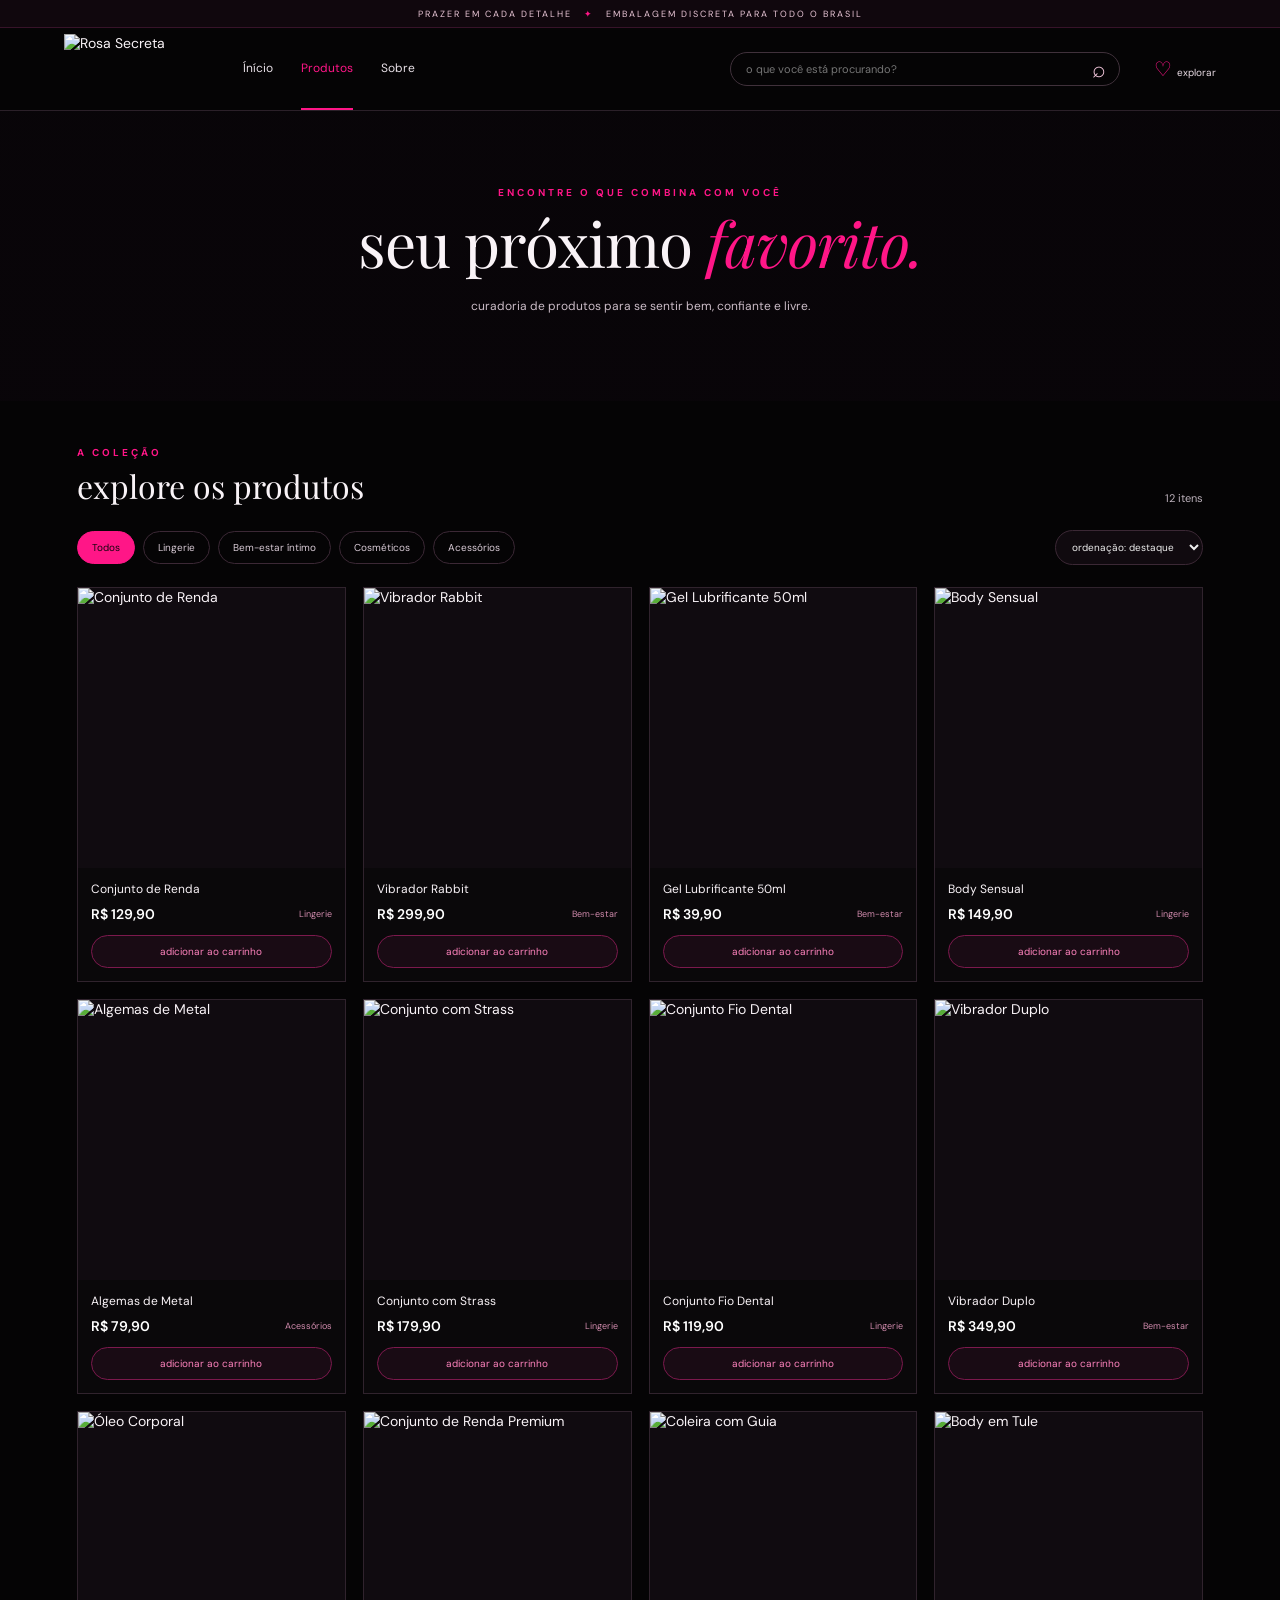
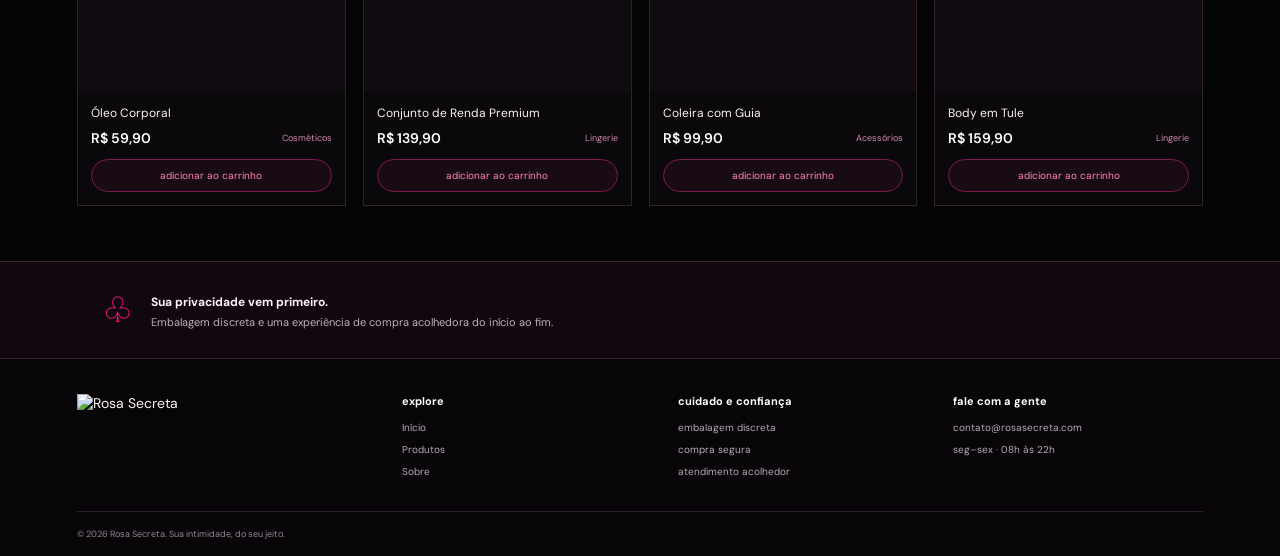
==== produtos.html @ c7994f43 "Add files via upload" ====
<!doctype html>
<html lang="pt-BR"><head><meta charset="utf-8"><meta name="viewport" content="width=device-width,initial-scale=1"><meta name="theme-color" content="#050305"><title>Produtos — Rosa Secreta</title><link rel="stylesheet" href="styles.css"></head>
<body><div class="topline">prazer em cada detalhe <span>✦</span> embalagem discreta para todo o brasil</div>
<header class="header"><a class="logo" href="index.html"><img src="assets/logo.png" alt="Rosa Secreta"></a><button class="menu-toggle" aria-label="Abrir menu">☰</button><nav class="nav"><a href="index.html">Ínício</a><a class="current" href="produtos.html">Produtos</a><a href="sobre.html">Sobre</a></nav><form class="search" action="produtos.html"><input name="q" placeholder="o que você está procurando?" aria-label="Buscar produtos"><button aria-label="Buscar">⌕</button></form><a class="header-cart" href="#catalogo">♡ <span>explorar</span></a></header>
<main><section class="page-banner products-banner"><p class="eyebrow">encontre o que combina com você</p><h1>seu próximo <em>favorito.</em></h1><p>curadoria de produtos para se sentir bem, confiante e livre.</p></section>
<section class="catalog" id="catalogo"><div class="section-title"><div><p class="eyebrow">a coleção</p><h2>explore os produtos</h2></div><span class="result-count" id="result-count">12 itens</span></div><div class="catalog-controls"><div class="filter-pills"><button class="filter active" data-filter="Todos">Todos</button><button class="filter" data-filter="Lingerie">Lingerie</button><button class="filter" data-filter="Bem-estar">Bem-estar íntimo</button><button class="filter" data-filter="Cosméticos">Cosméticos</button><button class="filter" data-filter="Acessórios">Acessórios</button></div><select id="sort" aria-label="Ordenar produtos"><option value="featured">ordenação: destaque</option><option value="low">Menor preço</option><option value="high">Maior preço</option><option value="name">nome</option></select></div><div class="product-grid catalog-grid" id="catalog-products"></div></section>
<section class="privacy-strip"><span>♧</span><div><b>Sua privacidade vem primeiro.</b><p>Embalagem discreta e uma experiência de compra acolhedora do início ao fim.</p></div></section></main>
<footer><a class="footer-logo" href="index.html"><img src="assets/logo.png" alt="Rosa Secreta"></a><div><b>explore</b><a href="index.html">Início</a><a href="produtos.html">Produtos</a><a href="sobre.html">Sobre</a></div><div><b>cuidado e confiança</b><span>embalagem discreta</span><span>compra segura</span><span>atendimento acolhedor</span></div><div><b>fale com a gente</b><a href="mailto:contato@rosasecreta.com">contato@rosasecreta.com</a><span>seg–sex · 08h às 22h</span></div><div class="copyright">© 2026 Rosa Secreta. Sua intimidade, do seu jeito.</div></footer><script src="script.js"></script></body></html>
---- styles.css ----
@import url('https://fonts.googleapis.com/css2?family=DM+Sans:wght@400;500;600;700&family=Playfair+Display:wght@400;500;600;700&display=swap');
:root{--bg:#050405;--panel:#0c090c;--pink:#ff1687;--pink2:#ff4ca2;--white:#f9f3f7;--muted:#bcb1bb;--line:#33232e}*{box-sizing:border-box}html{scroll-behavior:smooth}body{margin:0;background:var(--bg);color:var(--white);font-family:'DM Sans',Arial,sans-serif;font-size:14px}a{color:inherit;text-decoration:none}button,input,select{font:inherit}button{cursor:pointer}.topline{height:28px;background:#10070d;border-bottom:1px solid #371329;display:flex;align-items:center;justify-content:center;gap:12px;text-transform:uppercase;letter-spacing:2px;font-size:9px;color:#e8c5d5}.topline span,.eyebrow{color:var(--pink)}.header{height:83px;padding:0 5%;display:flex;align-items:center;gap:34px;border-bottom:1px solid #2b2029;background:#050405;position:sticky;top:0;z-index:30}.logo{width:145px;height:70px;display:flex;align-items:center;overflow:hidden;flex-shrink:0}.logo img{width:100%;height:100%;object-fit:contain}.nav{display:flex;align-items:center;gap:28px;height:100%;white-space:nowrap}.nav a{font-size:12px;color:#e8e0e7;height:100%;display:flex;align-items:center;border-bottom:2px solid transparent}.nav a:hover,.nav .current{color:var(--pink);border-color:var(--pink)}.search{height:34px;display:flex;flex:1;max-width:390px;border:1px solid #40313b;border-radius:30px;margin-left:auto}.search input{min-width:0;width:100%;border:0;background:transparent;color:white;outline:0;padding:0 15px;font-size:11px}.search button{border:0;background:none;color:#f3c7dc;font-size:23px;padding:0 13px}.header-cart{white-space:nowrap;color:var(--pink);font-size:20px}.header-cart span{font-size:10px;color:#e9dce5}.menu-toggle{display:none;color:var(--pink);background:none;border:0;font-size:24px}
.hero{position:relative;min-height:510px;background:#0a0509 url('assets/campanha-editorial.png') center 40%/cover no-repeat;display:flex;align-items:center;padding:50px 8%;overflow:hidden}.hero:before{content:"";position:absolute;inset:0;background:linear-gradient(90deg,#050305 0%,#050305e8 32%,#05030560 62%,#05030530)}.hero-content{position:relative;max-width:510px}.eyebrow{text-transform:uppercase;letter-spacing:3px;font-size:10px;font-weight:700;margin:0 0 14px}.hero h1,.page-banner h1,.about-overlay h1{font-family:'Playfair Display',serif;font-size:clamp(46px,6vw,76px);line-height:.98;font-weight:400;margin:0 0 18px;letter-spacing:-1px}.hero h1 em,.manifesto em,.campaign-copy em,.newsletter h2 em,.page-banner h1 em,.about-overlay h1 em,.brand-story em,.icon-board em{font-style:italic;color:var(--pink)}.hero-content>p:not(.eyebrow){font-size:14px;line-height:1.8;color:#e5dbe3}.button{display:inline-flex;align-items:center;justify-content:center;gap:20px;background:var(--pink);color:#16060f;border:1px solid var(--pink);border-radius:30px;padding:13px 22px;font-size:11px;font-weight:700;letter-spacing:.2px;transition:.2s}.button:hover{background:#ff54aa;transform:translateY(-2px)}.hero-perks{display:flex;gap:20px;margin-top:35px;flex-wrap:wrap}.hero-perks span{font-size:10px;color:#f0dce8;border-right:1px solid #75415e;padding-right:18px}.hero-perks span:last-child{border:0}.hero-note{position:absolute;right:7%;bottom:34px;font-size:10px;line-height:2;letter-spacing:3px;color:#ffc0df}
.manifesto{display:flex;justify-content:space-between;align-items:center;gap:30px;padding:55px 8%;border-bottom:1px solid var(--line);background:linear-gradient(110deg,#10070d,#070507)}.manifesto h2,.section-title h2,.brand-story h2,.icon-board h2,.closing-cta h2{font-family:'Playfair Display',serif;font-weight:400;font-size:clamp(28px,3vw,42px);line-height:1.15;margin:0}.manifesto>p{max-width:410px;color:#c7bac4;font-size:13px;line-height:1.9}.categories{display:grid;grid-template-columns:repeat(4,1fr);padding:34px 7%;border-bottom:1px solid var(--line)}.categories a{display:flex;flex-direction:column;align-items:center;text-align:center;border-right:1px solid var(--line);gap:8px}.categories a:last-child{border:0}.categories span{width:54px;height:54px;border:1px solid var(--pink);border-radius:50%;display:grid;place-items:center;color:var(--pink);font-size:27px}.categories b{font-size:12px;font-weight:600}.categories small{font-size:10px;color:var(--muted)}.featured,.catalog,.values{padding:55px 6%}.section-title{display:flex;align-items:end;justify-content:space-between;gap:15px;margin-bottom:25px}.section-title .eyebrow{margin-bottom:9px}.section-title h2{font-size:32px}.text-link{color:var(--pink);font-size:11px;white-space:nowrap}.product-grid{display:grid;grid-template-columns:repeat(4,minmax(0,1fr));gap:17px}.product-card{min-width:0;background:#0a080a;border:1px solid #30232d;transition:.25s}.product-card:hover{border-color:var(--pink);transform:translateY(-3px)}.product-image{aspect-ratio:1/1.05;position:relative;background:#100b10;overflow:hidden}.product-image img{width:100%;height:100%;display:block;object-fit:cover;transition:transform .4s}.product-card:hover .product-image img{transform:scale(1.035)}.product-info{padding:13px}.product-name{font-size:12px;margin-bottom:8px;white-space:nowrap;overflow:hidden;text-overflow:ellipsis}.product-meta{display:flex;justify-content:space-between;align-items:center;gap:8px}.price{font-size:14px;font-weight:600;color:#fff}.category-tag{color:#d18bad;font-size:9px}.add-cart{width:100%;margin-top:12px;border:1px solid #7c194d;color:#ff83bd;background:#190b14;padding:9px;border-radius:22px;font-size:10px}.add-cart:hover{background:var(--pink);color:#14050d}.campaign{position:relative;min-height:330px;display:grid;grid-template-columns:1.15fr .85fr;background:#090509;overflow:hidden;border-block:1px solid var(--line)}.campaign>img{width:100%;height:100%;min-height:330px;object-fit:cover;object-position:left center;opacity:.8}.campaign-copy{align-self:center;padding:35px 12% 35px 8%;position:relative}.campaign-copy h2{font-family:'Playfair Display',serif;font-size:clamp(38px,4vw,56px);line-height:1.02;font-weight:400;margin:0 0 14px}.campaign-copy>p:not(.eyebrow){color:#c8bac5;font-size:12px;line-height:1.8;margin-bottom:22px}.newsletter{text-align:center;padding:65px 20px;background:radial-gradient(ellipse at 50% 100%,#3c0c28 0%,#10070d 50%,#050405 80%);border-bottom:1px solid var(--line)}.newsletter h2{font-family:'Playfair Display',serif;font-size:clamp(30px,4vw,45px);font-weight:400;margin:0 0 23px}.subscribe{display:flex;max-width:440px;margin:0 auto 12px;border:1px solid #58304a;border-radius:30px;padding:4px}.subscribe input{background:transparent;border:0;outline:0;color:white;min-width:0;flex:1;padding:0 14px;font-size:11px}.subscribe .button{padding:10px 16px}.newsletter small{font-size:9px;color:#9d8b99}
footer{padding:35px 6% 0;display:grid;grid-template-columns:1.2fr repeat(3,1fr);gap:25px;background:#070507}footer .footer-logo{width:130px;height:70px;overflow:hidden;display:block}footer .footer-logo img{width:100%;height:100%;object-fit:contain}footer>div{display:flex;flex-direction:column;gap:9px}footer b{font-size:11px;color:#fff;margin-bottom:4px}footer a:not(.footer-logo),footer span{font-size:10px;color:#b7aab5}.copyright{grid-column:1/-1;border-top:1px solid #2d202b;padding:16px 0;color:#958793;font-size:9px;margin-top:8px}
.page-banner{min-height:290px;display:flex;flex-direction:column;justify-content:center;align-items:center;text-align:center;padding:35px 20px;background:linear-gradient(#090509d9,#090509ed),url('assets/campanha-produtos.png') center 43%/cover}.page-banner h1{font-size:clamp(40px,5vw,62px);margin-bottom:12px}.page-banner>p:last-child{font-size:12px;color:#cbbcc7}.catalog{padding-top:45px}.result-count{color:var(--muted);font-size:11px}.catalog-controls{display:flex;justify-content:space-between;gap:15px;align-items:center;margin-bottom:22px}.filter-pills{display:flex;flex-wrap:wrap;gap:8px}.filter{border:1px solid #3b2835;background:transparent;color:#d9cbd6;border-radius:22px;padding:9px 14px;font-size:10px}.filter.active,.filter:hover{background:var(--pink);border-color:var(--pink);color:#17050f}.catalog-controls select{background:#100a0f;color:#eee;border:1px solid #3b2835;border-radius:20px;padding:9px 12px;font-size:10px;max-width:190px}.catalog-grid{grid-template-columns:repeat(4,minmax(0,1fr))}.privacy-strip{display:flex;align-items:center;gap:18px;padding:25px 8%;background:#10080e;border-block:1px solid var(--line)}.privacy-strip>span{font-size:35px;color:var(--pink)}.privacy-strip b{font-size:12px}.privacy-strip p{margin:5px 0 0;color:var(--muted);font-size:11px}
.about-hero{height:min(650px,68vw);min-height:420px;position:relative;overflow:hidden;background:#090509}.about-hero>img{width:100%;height:100%;object-fit:cover;object-position:center 35%;opacity:.82}.about-hero:after{content:"";position:absolute;inset:0;background:linear-gradient(90deg,#050305 0%,#050305db 28%,transparent 75%),linear-gradient(0deg,#05030580,transparent 35%)}.about-overlay{position:absolute;z-index:1;top:50%;left:8%;transform:translateY(-50%);max-width:440px}.about-overlay h1{font-size:clamp(43px,5.6vw,70px)}.about-overlay>p:not(.eyebrow){color:#d4c5d0;line-height:1.9;font-size:13px;margin:0 0 23px}.brand-story{display:grid;grid-template-columns:.8fr 1.2fr;gap:50px;padding:65px 9%;border-bottom:1px solid var(--line)}.brand-story>div:last-child{max-width:600px}.brand-story p{font-size:12px;line-height:2;color:#c8bac5;margin:0 0 15px}.value-grid{display:grid;grid-template-columns:repeat(4,1fr);gap:15px}.value-grid article{border:1px solid #3a2331;background:linear-gradient(145deg,#120910,#080608);padding:24px 20px}.value-grid article>span{font-size:28px;color:var(--pink)}.value-grid h3{font-family:'Playfair Display',serif;font-size:22px;font-weight:400;margin:14px 0 8px}.value-grid p{font-size:11px;line-height:1.8;color:#c1b2bf;margin:0}.icon-board{display:grid;grid-template-columns:.75fr 1.25fr;align-items:center;gap:35px;padding:45px 5%;background:#0c070b;border-block:1px solid var(--line)}.icon-board-copy{padding-left:5%}.icon-board-copy>p:not(.eyebrow){font-size:12px;line-height:1.9;color:#c5b6c1;margin:20px 0}.icon-board img{width:100%;display:block;border:1px solid #2c1b28}.closing-cta{text-align:center;padding:60px 20px;background:radial-gradient(ellipse at center,#300a22,#080508 65%)}.closing-cta h2{font-size:clamp(34px,4vw,50px);margin-bottom:22px}
@media(max-width:1000px){.header{gap:20px;padding:0 3%}.logo{width:120px}.nav{gap:18px}.hero{min-height:450px}.product-grid,.catalog-grid{grid-template-columns:repeat(3,minmax(0,1fr))}.campaign-copy{padding-inline:7%}.value-grid{grid-template-columns:repeat(2,1fr)}}
@media(max-width:700px){.topline{font-size:7px;letter-spacing:1px}.header{height:70px;gap:10px}.menu-toggle{display:block}.logo{width:95px;height:58px}.nav{display:none;position:absolute;top:70px;left:0;right:0;height:auto;background:#0a070a;padding:10px 20px;flex-direction:column;align-items:stretch;gap:0;border-bottom:1px solid var(--line)}.nav.open{display:flex}.nav a{padding:13px 0;height:auto;border-bottom:1px solid #261b24}.search{max-width:none;height:31px}.header-cart span{display:none}.hero{min-height:460px;padding:35px 6%;background-position:57% center}.hero:before{background:linear-gradient(90deg,#050305f5,#050305d9 52%,#05030565)}.hero-note{right:5%;font-size:8px}.hero-perks{gap:10px}.hero-perks span{font-size:9px;padding-right:9px}.manifesto{padding:38px 6%;display:block}.manifesto>p{margin-bottom:0}.categories{padding:25px 4%;grid-template-columns:repeat(2,1fr);gap:20px 0}.categories a:nth-child(2){border:0}.categories a:nth-child(4){border:0}.featured,.catalog,.values{padding:38px 4%}.section-title h2{font-size:27px}.product-grid,.catalog-grid{grid-template-columns:repeat(2,minmax(0,1fr));gap:10px}.product-info{padding:10px}.product-name{font-size:10px}.campaign{grid-template-columns:1fr}.campaign>img{position:absolute;inset:0;min-height:100%;opacity:.35}.campaign-copy{padding:45px 7%}.newsletter{padding:48px 15px}.subscribe{max-width:100%}footer{grid-template-columns:repeat(2,1fr);padding:28px 5% 0;gap:22px}footer .footer-logo{grid-column:1/-1}.copyright{grid-column:1/-1}.catalog-controls{align-items:flex-start;flex-direction:column}.catalog-controls select{max-width:100%;width:100%}.about-hero{height:540px}.about-hero>img{object-position:60% center}.about-hero:after{background:linear-gradient(90deg,#050305f0,#0503059c 60%,#05030540)}.about-overlay{left:6%;right:6%}.brand-story{grid-template-columns:1fr;gap:20px;padding:42px 6%}.value-grid{grid-template-columns:1fr 1fr;gap:8px}.value-grid article{padding:18px 14px}.icon-board{grid-template-columns:1fr;padding:35px 5%;gap:20px}.icon-board-copy{padding:0}.privacy-strip{padding:20px 6%}}
@media(max-width:390px){.header{gap:6px}.logo{width:75px}.search input{padding:0 8px;font-size:9px}.search button{padding:0 8px}.product-info{padding:8px}.price{font-size:12px}.value-grid{grid-template-columns:1fr}.hero h1{font-size:45px}}
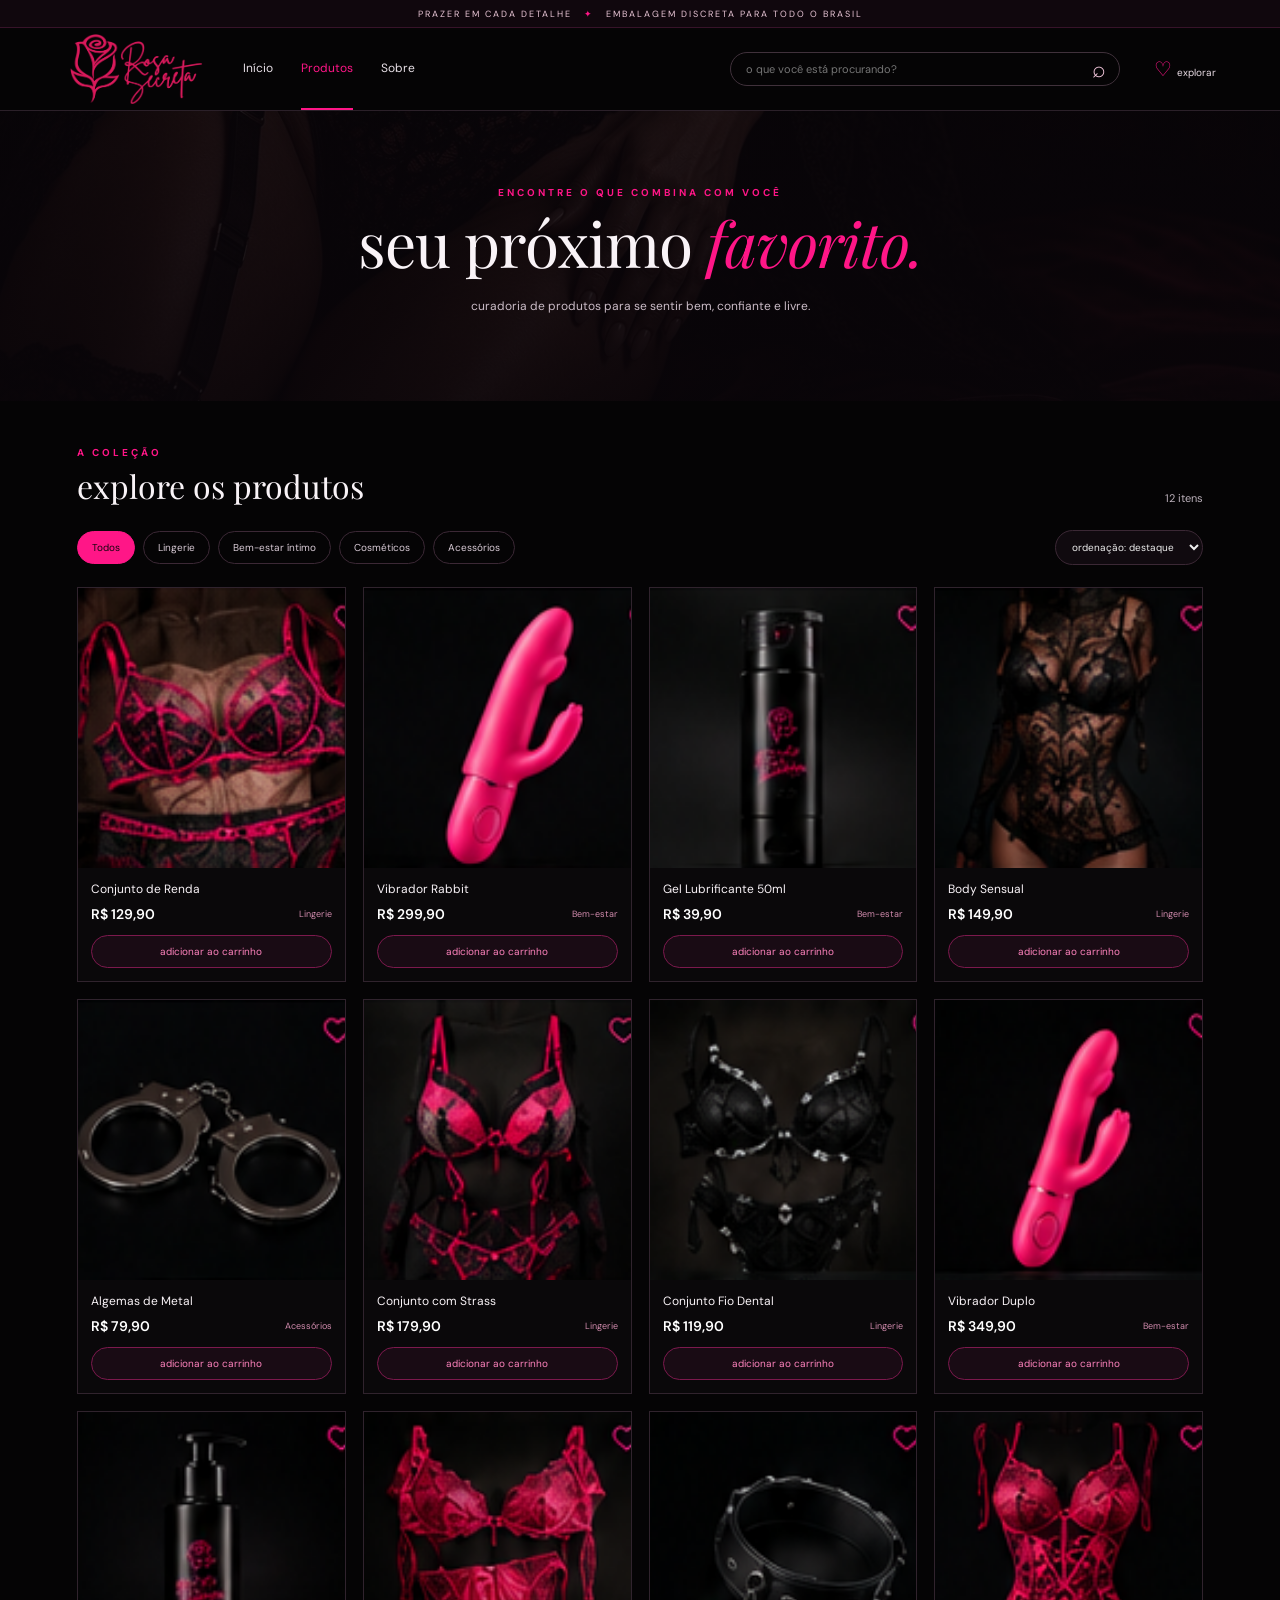
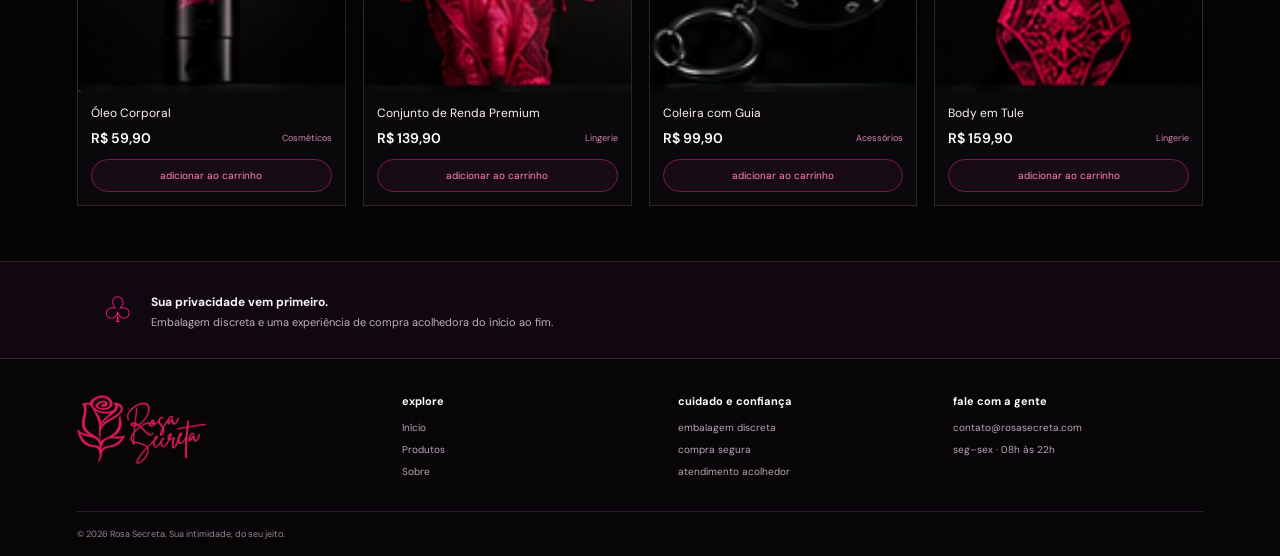
==== commit e114a409: "Add files via upload" ====
--- a/produtos.html
+++ b/produtos.html
@@ -1,7 +1,7 @@
 <!doctype html>
 <html lang="pt-BR"><head><meta charset="utf-8"><meta name="viewport" content="width=device-width,initial-scale=1"><meta name="theme-color" content="#050305"><title>Produtos — Rosa Secreta</title><link rel="stylesheet" href="styles.css"></head>
 <body><div class="topline">prazer em cada detalhe <span>✦</span> embalagem discreta para todo o brasil</div>
-<header class="header"><a class="logo" href="index.html"><img src="assets/logo.png" alt="Rosa Secreta"></a><button class="menu-toggle" aria-label="Abrir menu">☰</button><nav class="nav"><a href="index.html">Ínício</a><a class="current" href="produtos.html">Produtos</a><a href="sobre.html">Sobre</a></nav><form class="search" action="produtos.html"><input name="q" placeholder="o que você está procurando?" aria-label="Buscar produtos"><button aria-label="Buscar">⌕</button></form><a class="header-cart" href="#catalogo">♡ <span>explorar</span></a></header>
+<header class="header"><a class="logo" href="index.html"><img src="assets/logo.png" alt="Rosa Secreta"></a><button class="menu-toggle" aria-label="Abrir menu">☰</button><nav class="nav"><a href="index.html">Início</a><a class="current" href="produtos.html">Produtos</a><a href="sobre.html">Sobre</a></nav><form class="search" action="produtos.html"><input name="q" placeholder="o que você está procurando?" aria-label="Buscar produtos"><button aria-label="Buscar">⌕</button></form><a class="header-cart" href="#catalogo">♡ <span>explorar</span></a></header>
 <main><section class="page-banner products-banner"><p class="eyebrow">encontre o que combina com você</p><h1>seu próximo <em>favorito.</em></h1><p>curadoria de produtos para se sentir bem, confiante e livre.</p></section>
 <section class="catalog" id="catalogo"><div class="section-title"><div><p class="eyebrow">a coleção</p><h2>explore os produtos</h2></div><span class="result-count" id="result-count">12 itens</span></div><div class="catalog-controls"><div class="filter-pills"><button class="filter active" data-filter="Todos">Todos</button><button class="filter" data-filter="Lingerie">Lingerie</button><button class="filter" data-filter="Bem-estar">Bem-estar íntimo</button><button class="filter" data-filter="Cosméticos">Cosméticos</button><button class="filter" data-filter="Acessórios">Acessórios</button></div><select id="sort" aria-label="Ordenar produtos"><option value="featured">ordenação: destaque</option><option value="low">Menor preço</option><option value="high">Maior preço</option><option value="name">nome</option></select></div><div class="product-grid catalog-grid" id="catalog-products"></div></section>
 <section class="privacy-strip"><span>♧</span><div><b>Sua privacidade vem primeiro.</b><p>Embalagem discreta e uma experiência de compra acolhedora do início ao fim.</p></div></section></main>
